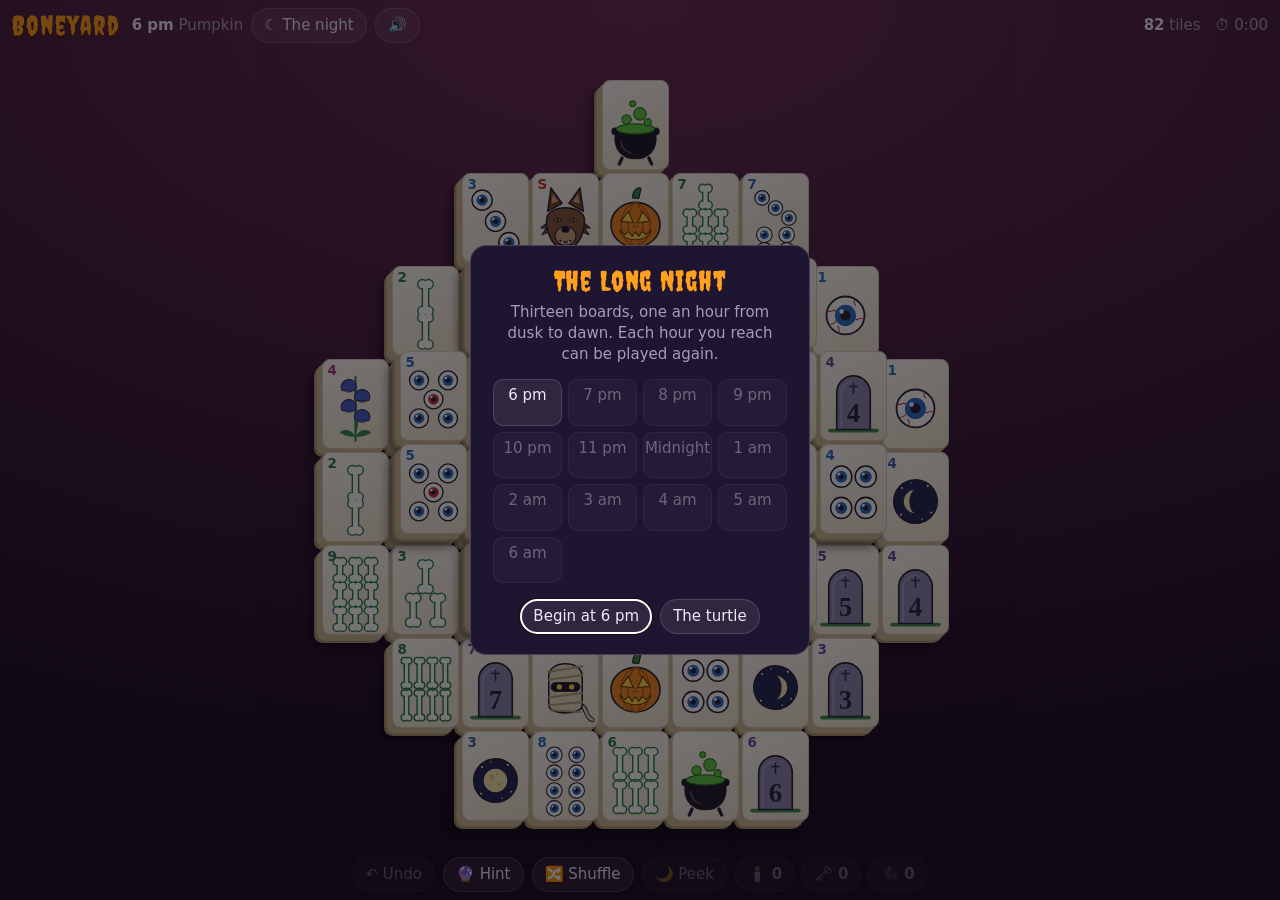
==== index.html @ d3bffa3a "Play offline, install with an icon, hint by planchette The game now plays offline once it has loaded" ====
<!doctype html>
<html lang="en">
<head>
<meta charset="utf-8">
<meta name="viewport" content="width=device-width, initial-scale=1, viewport-fit=cover">
<meta name="theme-color" content="#170f24">
<meta name="description" content="A Halloween Mah Jong solitaire: thirteen boards from dusk to dawn.">
<meta name="apple-mobile-web-app-capable" content="yes">
<meta name="apple-mobile-web-app-status-bar-style" content="black-translucent">
<title>Boneyard Mah Jong</title>
<link rel="icon" href="icons/icon.svg" type="image/svg+xml">
<link rel="apple-touch-icon" href="icons/icon-180.png">
<link rel="manifest" href="manifest.webmanifest">
<link rel="preconnect" href="https://fonts.googleapis.com">
<link rel="preconnect" href="https://fonts.gstatic.com" crossorigin>
<link rel="stylesheet" href="https://fonts.googleapis.com/css2?family=Creepster&display=swap">
<link rel="stylesheet" href="css/game.css">
</head>
<body>
  <header class="bar top">
    <h1>Boneyard</h1>
    <span id="where"></span>
    <button id="menu" type="button" title="The Long Night">☾<span class="label"> The night</span></button>
    <button id="new" type="button" title="A new deal (N)" hidden>↻<span class="label"> New deal</span></button>
    <button id="sound" type="button" title="Sound (M)">🔊</button>
    <div class="status">
      <span id="clock" hidden></span>
      <span id="souls" hidden></span>
      <span id="left"></span>
      <span id="time"></span>
    </div>
  </header>
  <main id="table"><div id="board" aria-label="The board"></div></main>
  <footer class="bar bottom">
    <button id="undo" type="button" title="Undo (U)">↶<span class="label"> Undo</span></button>
    <button id="hint" type="button" title="A hint, for 15 seconds (H)">🔮<span class="label"> Hint</span></button>
    <button id="shuffle" type="button" title="Shuffle, for 30 seconds (S)">🔀<span class="label"> Shuffle</span></button>
    <button id="moon" type="button" title="Hold to see the night side (or hold Space)">🌙<span class="label"> Peek</span></button>
    <span class="treats">
      <button id="candle" type="button" title="A candle shows you a match">🕯️ <b>0</b></button>
      <button id="key" type="button" title="A skeleton key frees one blocked tile">🗝️ <b>0</b></button>
      <button id="cat" type="button" title="A black cat shuffles for free">🐈‍⬛ <b>0</b></button>
    </span>
  </footer>
  <div id="toast" role="status" aria-live="polite"></div>
  <div id="card" hidden>
    <div class="inner" role="dialog" aria-modal="true" aria-labelledby="card-title">
      <h2 id="card-title"></h2>
      <p id="card-text"></p>
      <div class="hours" id="card-grid" hidden></div>
      <div class="actions" id="card-actions"></div>
    </div>
  </div>
  <script type="module" src="js/main.js"></script>
</body>
</html>
---- css/game.css ----
:root {
  color-scheme: dark;
  --sky-top: #2a1d40;
  --sky-low: #0e0a17;
  --text: #f0e8f8;
  --muted: #a99bbd;
  --accent: #ff9f1c;
  --ink: #2b2433;
  --paper: #fffdf6;
  font: 15px/1.4 system-ui, -apple-system, 'Segoe UI', sans-serif;
}

* {
  box-sizing: border-box;
}

html,
body {
  height: 100%;
  margin: 0;
}

body {
  display: flex;
  flex-direction: column;
  color: var(--text);
  background: radial-gradient(120% 90% at 50% 0%, var(--sky-top), var(--sky-low)) fixed;
  overflow: hidden;
  padding: env(safe-area-inset-top) env(safe-area-inset-right) env(safe-area-inset-bottom) env(safe-area-inset-left);
  -webkit-user-select: none;
  user-select: none;
  transition: background-color 1s;
}

body.night {
  --sky-top: #161438;
  --sky-low: #04030a;
}

/* ------------------------------------------------------------- the bars */

.bar {
  display: flex;
  align-items: center;
  gap: 8px;
  padding: 8px 12px;
}

.top {
  flex-wrap: wrap;
  row-gap: 4px;
}

.top h1 {
  margin: 0 4px 0 0;
  font: 400 27px/1 Creepster, fantasy, serif;
  letter-spacing: 0.04em;
  color: var(--accent);
  text-shadow: 0 2px 0 #5b1e00;
  white-space: nowrap;
}

.status {
  margin-left: auto;
  display: flex;
  gap: 14px;
  color: var(--muted);
  font-variant-numeric: tabular-nums;
  white-space: nowrap;
}

.status b {
  color: var(--text);
  font-weight: 600;
}

.bottom {
  justify-content: center;
  flex-wrap: wrap;
}

.treats {
  display: flex;
  gap: 6px;
}

button,
select {
  font: inherit;
  color: var(--text);
  background: rgba(255, 255, 255, 0.08);
  border: 1px solid rgba(255, 255, 255, 0.14);
  border-radius: 999px;
  padding: 6px 12px;
  cursor: pointer;
  touch-action: manipulation;
  white-space: nowrap;
}

select {
  appearance: none;
  padding-right: 24px;
  background-image: linear-gradient(45deg, transparent 50%, var(--muted) 50%), linear-gradient(135deg, var(--muted) 50%, transparent 50%);
  background-position: calc(100% - 13px) 55%, calc(100% - 8px) 55%;
  background-size: 5px 5px;
  background-repeat: no-repeat;
}

select option {
  background: #1e1530;
}

button:disabled {
  opacity: 0.38;
  cursor: default;
}

button:not(:disabled):hover {
  background: rgba(255, 255, 255, 0.16);
}

button.on {
  background: rgba(255, 159, 28, 0.25);
  border-color: var(--accent);
}

/* ------------------------------------------------------------ the board */

#table {
  flex: 1;
  min-height: 0;
  display: grid;
  place-items: center;
  overflow: hidden;
}

#board {
  position: relative;
  --tile-w: 48px;
  --tile-h: 64px;
  --lift: 5px;
  --gap: 2px;
}

.tile {
  --face-1: #fffaf0;
  --face-2: #efe3cb;
  --edge: #cdb991;
  --edge-deep: #a99369;
  --index-eyes: #2f6fc0;
  --index-bones: #2e7d4a;
  --index-graves: #6a4c9c;
  --index-monster: #c0392b;
  --index-flower: #a63a87;
  --index-moon: #4a5aa8;
  position: absolute;
  width: calc(var(--tile-w) - var(--gap));
  height: calc(var(--tile-h) - var(--gap));
  padding: 0;
  border: 0;
  border-radius: calc(var(--tile-w) * 0.12);
  background: linear-gradient(155deg, var(--face-1), var(--face-2));
  box-shadow:
    inset 0 0 0 1px rgba(80, 60, 30, 0.2),
    calc(var(--lift) * -0.35) calc(var(--lift) * 0.35) 0 var(--edge),
    calc(var(--lift) * -0.7) calc(var(--lift) * 0.7) 0 var(--edge),
    calc(var(--lift) * -1) var(--lift) 0 var(--edge-deep),
    calc(var(--lift) * -1.4) calc(var(--lift) * 1.6) calc(var(--lift) * 1.3) rgba(0, 0, 0, 0.5);
  cursor: pointer;
  transition: opacity 0.3s ease, transform 0.3s ease, visibility 0s;
  -webkit-tap-highlight-color: transparent;
  -webkit-touch-callout: none;
  touch-action: manipulation;
}

.tile svg {
  display: block;
  width: 100%;
  height: 100%;
  pointer-events: none;
}

.tile:focus-visible {
  outline: 3px solid #7fd3ec;
  outline-offset: 1px;
}

.tile.night {
  --ink: #ece6ff;
  --paper: #f3efff;
  --face-1: #36316c;
  --face-2: #1e1b41;
  --edge: #16132f;
  --edge-deep: #0a0918;
  --index-eyes: #9cc6ff;
  --index-bones: #93e6ad;
  --index-graves: #cdbcff;
  --index-monster: #ff978a;
  --index-flower: #f5a3dc;
  --index-moon: #b8c3ff;
}

.tile.night svg {
  filter: drop-shadow(0 0 1.6px rgba(190, 215, 255, 0.7));
}

.tile.soul svg {
  filter: drop-shadow(0 0 4px rgba(127, 211, 236, 0.9));
}

.tile.selected {
  --face-1: #fff4c6;
  --face-2: #ffd56a;
  transform: translate(1px, -2px);
}

.tile.night.selected {
  --face-1: #5a4aa0;
  --face-2: #352c78;
}

.tile.hint {
  animation: hint 0.8s ease-in-out 3;
}

@keyframes hint {
  50% {
    transform: translateY(-4px);
    filter: brightness(1.2) drop-shadow(0 0 8px #ffd54a);
  }
}

.tile.shake {
  animation: shake 0.3s;
}

@keyframes shake {
  25% {
    transform: translateX(-3px);
  }
  75% {
    transform: translateX(3px);
  }
}

.tile.flip {
  animation: flip 0.4s ease-in-out both;
}

@keyframes flip {
  50% {
    transform: scaleX(0.04);
  }
}

.tile.jiggle {
  animation: jiggle 0.45s ease-in-out;
}

@keyframes jiggle {
  30% {
    transform: rotate(-6deg) scale(0.9);
  }
  65% {
    transform: rotate(5deg) scale(1.03);
  }
}

.tile.gone {
  opacity: 0;
  transform: translateY(-18px) scale(0.8);
  visibility: hidden;
  pointer-events: none;
  transition: opacity 0.3s ease, transform 0.3s ease, visibility 0s 0.3s;
}

.tile.unlocked::after {
  content: '🗝️';
  position: absolute;
  right: -4px;
  top: -6px;
  font-size: calc(var(--tile-w) * 0.3);
}

#board.keying .tile {
  cursor: crosshair;
}

.planchette {
  position: absolute;
  left: 0;
  top: 0;
  width: calc(var(--tile-w) * 1.15);
  z-index: 100000;
  pointer-events: none;
  opacity: 0;
  filter: drop-shadow(-3px 5px 5px rgba(0, 0, 0, 0.55));
  transition: transform 0.6s cubic-bezier(0.45, 0.05, 0.2, 1), opacity 0.35s ease;
}

.planchette.on {
  opacity: 0.94;
}

.planchette svg {
  display: block;
  width: 100%;
}

/* --------------------------------------------------- messages and cards */

#toast {
  position: fixed;
  left: 50%;
  bottom: calc(env(safe-area-inset-bottom) + 64px);
  transform: translateX(-50%);
  max-width: calc(100% - 32px);
  background: rgba(20, 14, 32, 0.94);
  border: 1px solid rgba(255, 255, 255, 0.16);
  padding: 8px 14px;
  border-radius: 12px;
  opacity: 0;
  transition: opacity 0.3s;
  pointer-events: none;
  z-index: 200000;
  text-align: center;
}

#toast.show {
  opacity: 1;
}

#card {
  position: fixed;
  inset: 0;
  display: flex;
  overflow-y: auto;
  background: rgba(5, 3, 10, 0.55);
  z-index: 200001;
  padding: 16px;
}

/* Centred when there is room, and scrolled from its top when there is not. */
#card .inner {
  margin: auto;
}

#card[hidden] {
  display: none;
}

#card .inner {
  background: #1e1530;
  border: 1px solid rgba(255, 255, 255, 0.18);
  border-radius: 16px;
  padding: 20px 22px;
  text-align: center;
  max-width: 340px;
}

#card h2 {
  margin: 0 0 6px;
  font: 400 28px/1.1 Creepster, fantasy, serif;
  color: var(--accent);
  letter-spacing: 0.03em;
}

#card p {
  margin: 0 0 14px;
  color: var(--muted);
}

#card .actions {
  display: flex;
  gap: 8px;
  justify-content: center;
  flex-wrap: wrap;
}

#card .hours {
  display: grid;
  grid-template-columns: repeat(auto-fill, minmax(66px, 1fr));
  gap: 6px;
  margin: 0 0 16px;
}

#card .hours[hidden] {
  display: none;
}

#card .hours button {
  border-radius: 10px;
  padding: 6px 4px;
  display: flex;
  flex-direction: column;
  align-items: center;
  line-height: 1.25;
}

#card .hours small {
  color: var(--muted);
  font-size: 11px;
}

#where {
  color: var(--muted);
  white-space: nowrap;
}

#where b {
  color: var(--text);
  font-weight: 600;
}

@media (prefers-reduced-motion: reduce) {
  .tile,
  .planchette {
    transition: none;
  }
  .tile.hint,
  .tile.shake,
  .tile.jiggle,
  .tile.flip {
    animation: none;
  }
  .tile.hint {
    filter: brightness(1.15) drop-shadow(0 0 6px #ffd54a);
  }
}

/* --------------------------------------------------------- small screens */

@media (max-width: 620px) {
  .bar {
    padding: 6px 8px;
    gap: 6px;
  }
  .top {
    flex-wrap: wrap;
  }
  .top h1 {
    font-size: 22px;
  }
  .status {
    gap: 10px;
    font-size: 13px;
    width: 100%;
    justify-content: center;
    margin-left: 0;
    order: 3;
  }
  button,
  select {
    padding: 6px 10px;
  }
  .label {
    display: none;
  }
}

/* A phone on its side: the bars go to a column at the right, leaving all
   the height to the board. */
@media (max-height: 500px) and (orientation: landscape) {
  body {
    display: grid;
    grid-template-columns: 1fr auto;
    grid-template-rows: auto 1fr;
    grid-template-areas: 'table top' 'table bottom';
  }
  #table {
    grid-area: table;
  }
  .bar {
    width: 196px;
    padding: 8px 10px 4px 4px;
    flex-wrap: wrap;
    justify-content: center;
  }
  .top {
    grid-area: top;
  }
  .bottom {
    grid-area: bottom;
    align-content: flex-start;
  }
  .top h1 {
    font-size: 22px;
  }
  .status {
    width: 100%;
    margin: 0;
    flex-wrap: wrap;
    justify-content: center;
    gap: 4px 12px;
    font-size: 13px;
  }
  .label {
    display: none;
  }
  #toast {
    left: calc(50% - 98px);
    bottom: 12px;
  }
  #card {
    padding: 8px;
  }
  #card .inner {
    max-width: 580px;
    padding: 12px 16px;
  }
  #card h2 {
    font-size: 22px;
  }
  #card p {
    margin-bottom: 8px;
  }
}
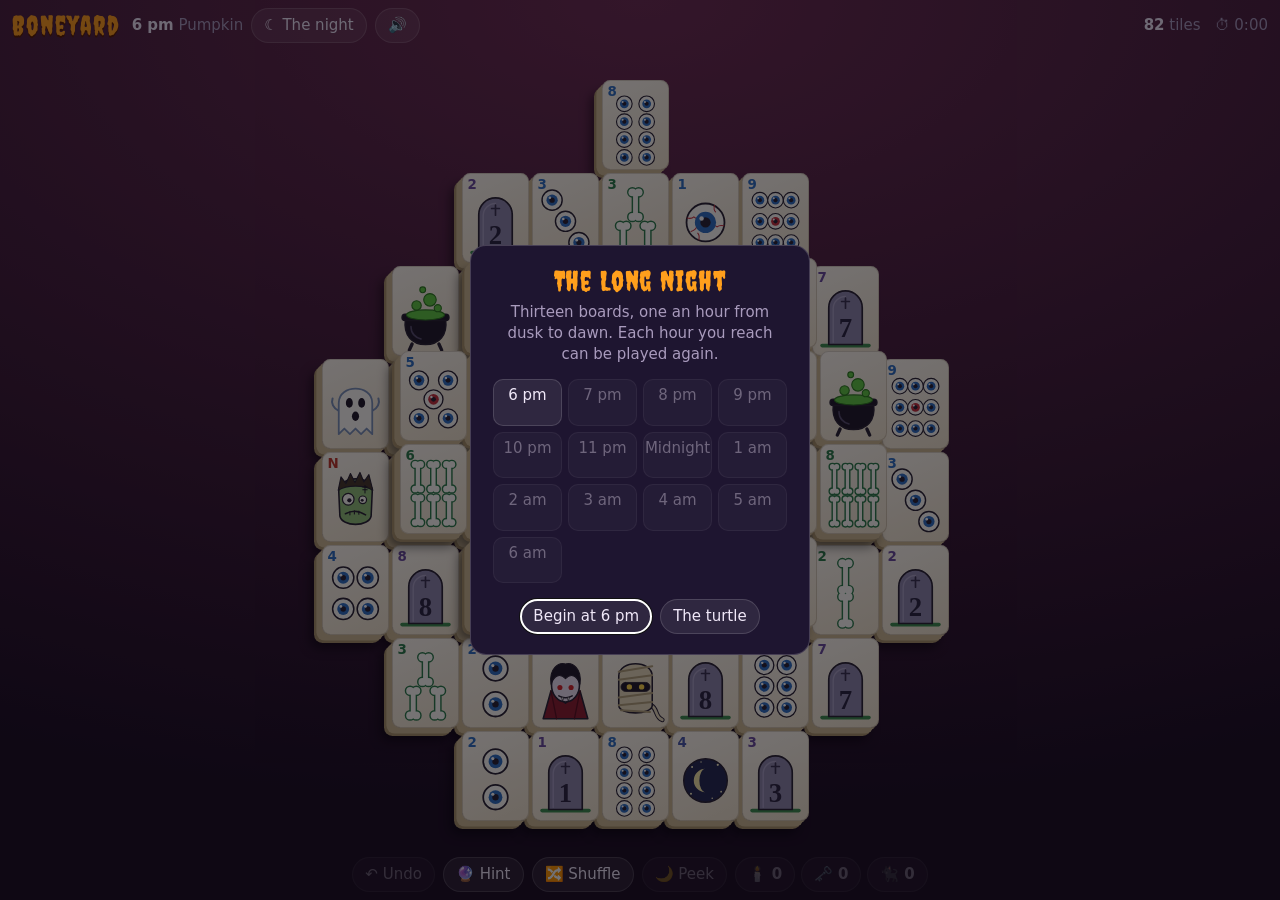
==== commit 37e8defb: "Get ready to go live on GitHub Pages The game will live at https://swilliamson24060.github.io/boneya" ====
--- a/index.html
+++ b/index.html
@@ -5,6 +5,12 @@
 <meta name="viewport" content="width=device-width, initial-scale=1, viewport-fit=cover">
 <meta name="theme-color" content="#170f24">
 <meta name="description" content="A Halloween Mah Jong solitaire: thirteen boards from dusk to dawn.">
+<meta property="og:title" content="Boneyard Mah Jong">
+<meta property="og:description" content="A Halloween Mah Jong solitaire: thirteen boards from dusk to dawn, and at midnight every tile turns over.">
+<meta property="og:image" content="https://swilliamson24060.github.io/boneyard-mahjong/icons/icon-512.png">
+<meta property="og:url" content="https://swilliamson24060.github.io/boneyard-mahjong/">
+<meta property="og:type" content="website">
+<meta name="twitter:card" content="summary">
 <meta name="apple-mobile-web-app-capable" content="yes">
 <meta name="apple-mobile-web-app-status-bar-style" content="black-translucent">
 <title>Boneyard Mah Jong</title>
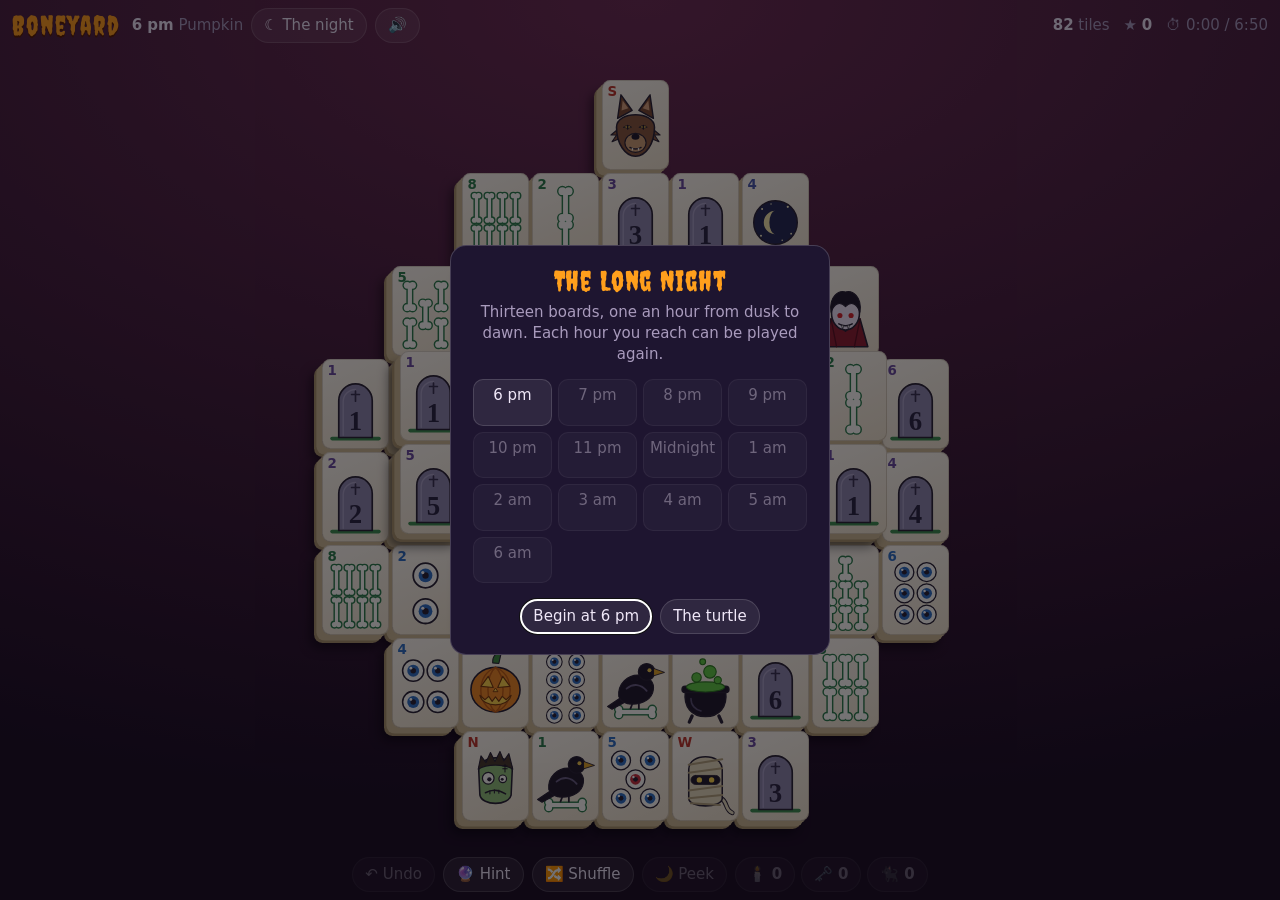
==== commit d3babb32: "Keep score Each board is now scored: 10 points a pair, 250 for clearing it, and 2 for every second u" ====
--- a/index.html
+++ b/index.html
@@ -33,6 +33,7 @@
       <span id="clock" hidden></span>
       <span id="souls" hidden></span>
       <span id="left"></span>
+      <span id="score" title="Score"></span>
       <span id="time"></span>
     </div>
   </header>
@@ -53,6 +54,7 @@
     <div class="inner" role="dialog" aria-modal="true" aria-labelledby="card-title">
       <h2 id="card-title"></h2>
       <p id="card-text"></p>
+      <table class="score" id="card-score" hidden></table>
       <div class="hours" id="card-grid" hidden></div>
       <div class="actions" id="card-actions"></div>
     </div>
--- a/css/game.css
+++ b/css/game.css
@@ -286,6 +286,36 @@
   cursor: crosshair;
 }
 
+.float {
+  position: absolute;
+  z-index: 100001;
+  transform: translate(-50%, -50%);
+  font: 700 max(13px, calc(var(--tile-w) * 0.4)) / 1 system-ui, -apple-system, sans-serif;
+  color: #ffd54a;
+  text-shadow: 0 2px 4px rgba(0, 0, 0, 0.75);
+  white-space: nowrap;
+  pointer-events: none;
+  animation: rise 1.2s ease-out forwards;
+}
+
+.float.cost {
+  color: #ff9a8f;
+}
+
+@keyframes rise {
+  from {
+    opacity: 0;
+    transform: translate(-50%, -30%);
+  }
+  15% {
+    opacity: 1;
+  }
+  to {
+    opacity: 0;
+    transform: translate(-50%, -170%);
+  }
+}
+
 .planchette {
   position: absolute;
   left: 0;
@@ -355,7 +385,7 @@
   border-radius: 16px;
   padding: 20px 22px;
   text-align: center;
-  max-width: 340px;
+  max-width: 380px;
 }
 
 #card h2 {
@@ -377,6 +407,38 @@
   flex-wrap: wrap;
 }
 
+#card .score {
+  margin: 0 auto 14px;
+  border-collapse: collapse;
+  font-variant-numeric: tabular-nums;
+}
+
+#card .score[hidden] {
+  display: none;
+}
+
+#card .score td {
+  padding: 2px 6px;
+  text-align: left;
+  color: var(--muted);
+}
+
+#card .score td + td {
+  white-space: nowrap;
+}
+
+#card .score td:last-child {
+  text-align: right;
+  color: var(--text);
+}
+
+#card .score tr.total td {
+  border-top: 1px solid rgba(255, 255, 255, 0.2);
+  padding-top: 6px;
+  font-weight: 700;
+  color: var(--accent);
+}
+
 #card .hours {
   display: grid;
   grid-template-columns: repeat(auto-fill, minmax(66px, 1fr));
@@ -425,6 +487,18 @@
   }
   .tile.hint {
     filter: brightness(1.15) drop-shadow(0 0 6px #ffd54a);
+  }
+  .float {
+    animation: fade 1.2s ease-out forwards;
+  }
+}
+
+@keyframes fade {
+  60% {
+    opacity: 1;
+  }
+  to {
+    opacity: 0;
   }
 }
 
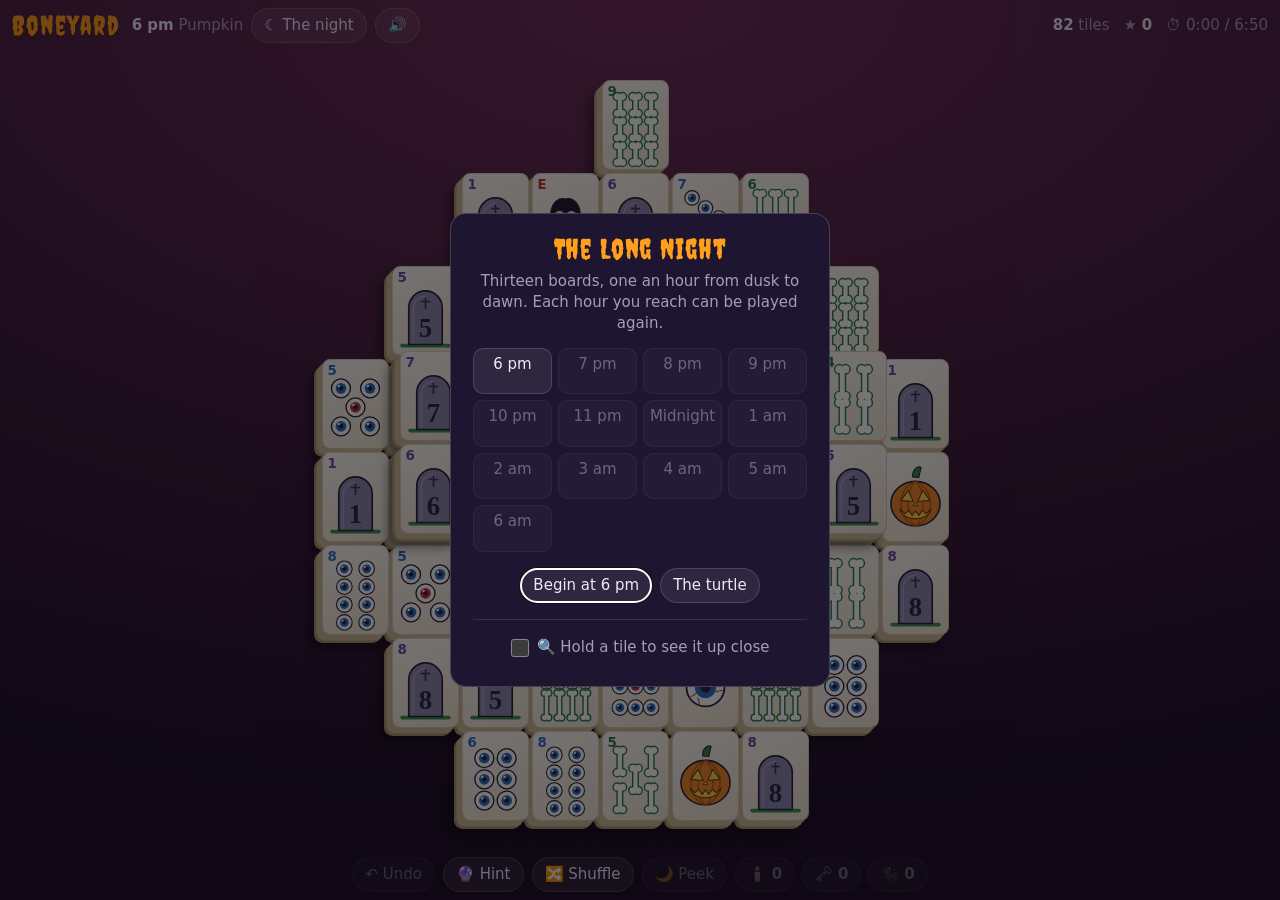
==== commit a01a5cc0: "Hold a tile to see it up close On a phone the tiles are small, and some are hard to tell apart with " ====
--- a/index.html
+++ b/index.html
@@ -57,6 +57,9 @@
       <table class="score" id="card-score" hidden></table>
       <div class="hours" id="card-grid" hidden></div>
       <div class="actions" id="card-actions"></div>
+      <div class="options" id="card-options" hidden>
+        <label><input type="checkbox" id="magnify"> 🔍 Hold a tile to see it up close</label>
+      </div>
     </div>
   </div>
   <script type="module" src="js/main.js"></script>
--- a/css/game.css
+++ b/css/game.css
@@ -286,6 +286,62 @@
   cursor: crosshair;
 }
 
+/* With the magnifier, a finger held on a tile may slide on to others: the
+   page does not pan under it, though two fingers still zoom it. */
+#board.magnifying .tile {
+  touch-action: pinch-zoom;
+}
+
+/* A held tile up close, and after an arrow the side it will turn to. Its
+   tiles are drawn as the board's are, at the size the magnifier sets. */
+.magnifier {
+  --gap: 0px;
+  position: fixed;
+  left: 0;
+  top: 0;
+  z-index: 150000;
+  width: max-content;
+  display: flex;
+  align-items: center;
+  gap: 10px;
+  padding: 12px 14px calc(var(--lift) + 14px) calc(var(--lift) + 14px);
+  background: rgba(20, 14, 32, 0.94);
+  border: 1px solid rgba(255, 255, 255, 0.2);
+  border-radius: 16px;
+  box-shadow: 0 10px 30px rgba(0, 0, 0, 0.6);
+  transform-origin: 0 0;
+  pointer-events: none;
+  opacity: 0;
+  transition: opacity 0.12s ease;
+}
+
+.magnifier.on {
+  opacity: 1;
+}
+
+.magnifier.stacked {
+  flex-direction: column;
+}
+
+.magnifier .tile {
+  position: relative;
+  flex: none;
+}
+
+.magnifier .arrow {
+  color: var(--muted);
+  font-size: 22px;
+  line-height: 1;
+}
+
+.magnifier .arrow::before {
+  content: '→';
+}
+
+.magnifier.stacked .arrow::before {
+  content: '↓';
+}
+
 .float {
   position: absolute;
   z-index: 100001;
@@ -464,6 +520,28 @@
   font-size: 11px;
 }
 
+#card .options {
+  margin-top: 16px;
+  padding-top: 10px;
+  border-top: 1px solid rgba(255, 255, 255, 0.12);
+}
+
+#card .options label {
+  display: inline-flex;
+  align-items: center;
+  gap: 8px;
+  min-height: 36px;
+  color: var(--muted);
+  cursor: pointer;
+}
+
+#card .options input {
+  width: 18px;
+  height: 18px;
+  margin: 0;
+  accent-color: var(--accent);
+}
+
 #where {
   color: var(--muted);
   white-space: nowrap;
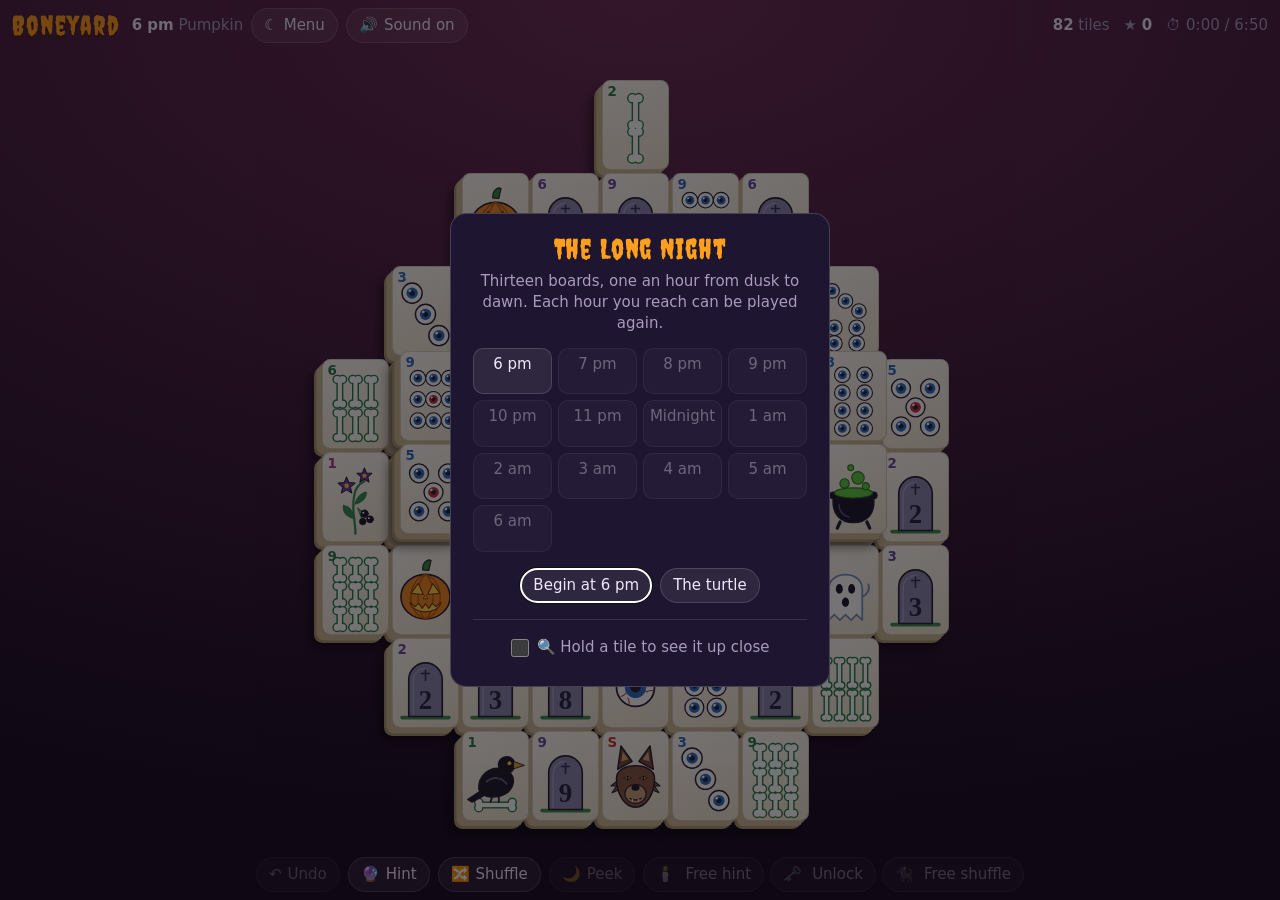
==== commit e397bcde: "Put a word on every button On a phone the buttons were bare icons, small and hard to read: the speak" ====
--- a/index.html
+++ b/index.html
@@ -26,9 +26,11 @@
   <header class="bar top">
     <h1>Boneyard</h1>
     <span id="where"></span>
-    <button id="menu" type="button" title="The Long Night">☾<span class="label"> The night</span></button>
-    <button id="new" type="button" title="A new deal (N)" hidden>↻<span class="label"> New deal</span></button>
-    <button id="sound" type="button" title="Sound (M)">🔊</button>
+    <span class="controls">
+      <button id="menu" type="button" title="The Long Night: every hour, and options"><span class="icon">☾</span><span class="label">Menu</span></button>
+      <button id="new" type="button" title="A new deal (N)" hidden><span class="icon">↻</span><span class="label">New deal</span></button>
+      <button id="sound" type="button" title="Sound (M)"><span class="icon">🔊</span><span class="label">Sound on</span></button>
+    </span>
     <div class="status">
       <span id="clock" hidden></span>
       <span id="souls" hidden></span>
@@ -39,14 +41,14 @@
   </header>
   <main id="table"><div id="board" aria-label="The board"></div></main>
   <footer class="bar bottom">
-    <button id="undo" type="button" title="Undo (U)">↶<span class="label"> Undo</span></button>
-    <button id="hint" type="button" title="A hint, for 15 seconds (H)">🔮<span class="label"> Hint</span></button>
-    <button id="shuffle" type="button" title="Shuffle, for 30 seconds (S)">🔀<span class="label"> Shuffle</span></button>
-    <button id="moon" type="button" title="Hold to see the night side (or hold Space)">🌙<span class="label"> Peek</span></button>
+    <button id="undo" type="button" title="Undo (U)"><span class="icon">↶</span><span class="label">Undo</span></button>
+    <button id="hint" type="button"><span class="icon">🔮</span><span class="label">Hint</span></button>
+    <button id="shuffle" type="button"><span class="icon">🔀</span><span class="label">Shuffle</span></button>
+    <button id="moon" type="button" title="Hold to see the night side (or hold Space)"><span class="icon">🌙</span><span class="label">Peek</span></button>
     <span class="treats">
-      <button id="candle" type="button" title="A candle shows you a match">🕯️ <b>0</b></button>
-      <button id="key" type="button" title="A skeleton key frees one blocked tile">🗝️ <b>0</b></button>
-      <button id="cat" type="button" title="A black cat shuffles for free">🐈‍⬛ <b>0</b></button>
+      <button id="candle" type="button" title="A candle shows you a match, for free"><span class="icon">🕯️<b class="count">0</b></span><span class="label">Free hint</span></button>
+      <button id="key" type="button" title="A skeleton key frees one blocked tile"><span class="icon">🗝️<b class="count">0</b></span><span class="label">Unlock</span></button>
+      <button id="cat" type="button" title="A black cat shuffles the tiles for free"><span class="icon">🐈‍⬛<b class="count">0</b></span><span class="label">Free shuffle</span></button>
     </span>
   </footer>
   <div id="toast" role="status" aria-live="polite"></div>
--- a/css/game.css
+++ b/css/game.css
@@ -82,6 +82,56 @@
 .treats {
   display: flex;
   gap: 6px;
+}
+
+.controls {
+  display: flex;
+  gap: 8px;
+}
+
+/* A button in the bars: its icon and a word, beside the icon here and under
+   it on phones. A treat's count sits on its icon while there is one. */
+.bar button {
+  display: inline-flex;
+  align-items: center;
+  justify-content: center;
+  gap: 6px;
+}
+
+.bar button[hidden] {
+  display: none;
+}
+
+.treats button {
+  gap: 10px;
+}
+
+.bar .icon {
+  position: relative;
+  line-height: 1;
+}
+
+.bar .count {
+  position: absolute;
+  top: -8px;
+  right: -11px;
+  min-width: 16px;
+  height: 16px;
+  padding: 0 4px;
+  border-radius: 8px;
+  background: var(--accent);
+  color: #2a1400;
+  font: 700 11px/16px system-ui, -apple-system, sans-serif;
+  text-align: center;
+}
+
+/* A treat there is none of: dimmed, though a tap still says what it does. */
+.bar button.none {
+  opacity: 0.45;
+}
+
+.bar button.none .count {
+  display: none;
 }
 
 button,
@@ -115,8 +165,12 @@
   cursor: default;
 }
 
-button:not(:disabled):hover {
-  background: rgba(255, 255, 255, 0.16);
+/* Only where there is a pointer to hover: a phone would keep the last button
+   tapped lit. */
+@media (hover: hover) {
+  button:not(:disabled):hover {
+    background: rgba(255, 255, 255, 0.16);
+  }
 }
 
 button.on {
@@ -582,31 +636,80 @@
 
 /* --------------------------------------------------------- small screens */
 
+/* Phones, and tablets standing up: each button in the bars is an icon over a
+   word, as in a phone's own apps, and without an outline, so that the seven
+   at the foot fit across a small phone. */
+@media (max-width: 820px), (max-height: 500px) and (orientation: landscape) {
+  .controls,
+  .bottom.bar,
+  .bottom .treats {
+    gap: 2px;
+  }
+  .bottom.bar {
+    padding-top: 4px;
+    padding-bottom: 4px;
+  }
+  .bar button {
+    flex-direction: column;
+    gap: 2px;
+    min-width: 40px;
+    padding: 4px 3px 3px;
+    border-color: transparent;
+    border-radius: 12px;
+    background: none;
+  }
+  .bar .icon {
+    font-size: 21px;
+  }
+  .bar .label {
+    font-size: clamp(9.5px, 2.9vw, 11px);
+    font-weight: 500;
+  }
+  .bar button.on {
+    background: rgba(255, 159, 28, 0.25);
+    border-color: var(--accent);
+  }
+}
+
 @media (max-width: 620px) {
   .bar {
     padding: 6px 8px;
     gap: 6px;
   }
+  /* The game's name over the board's, the buttons beside them, and the
+     score and the clock below. */
   .top {
-    flex-wrap: wrap;
+    display: grid;
+    grid-template-columns: minmax(0, 1fr) auto;
+    grid-template-areas: 'title controls' 'where controls' 'status status';
+    column-gap: 8px;
+    row-gap: 0;
   }
   .top h1 {
+    grid-area: title;
+    align-self: end;
     font-size: 22px;
   }
+  #where {
+    grid-area: where;
+    align-self: start;
+    overflow: hidden;
+    text-overflow: ellipsis;
+    font-size: 13px;
+  }
+  .controls {
+    grid-area: controls;
+  }
   .status {
+    grid-area: status;
     gap: 10px;
     font-size: 13px;
-    width: 100%;
     justify-content: center;
-    margin-left: 0;
-    order: 3;
+    margin: 2px 0 0;
   }
   button,
   select {
     padding: 6px 10px;
-  }
-  .label {
-    display: none;
   }
 }
 
@@ -630,6 +733,7 @@
   }
   .top {
     grid-area: top;
+    display: flex;
   }
   .bottom {
     grid-area: bottom;
@@ -646,9 +750,6 @@
     gap: 4px 12px;
     font-size: 13px;
   }
-  .label {
-    display: none;
-  }
   #toast {
     left: calc(50% - 98px);
     bottom: 12px;
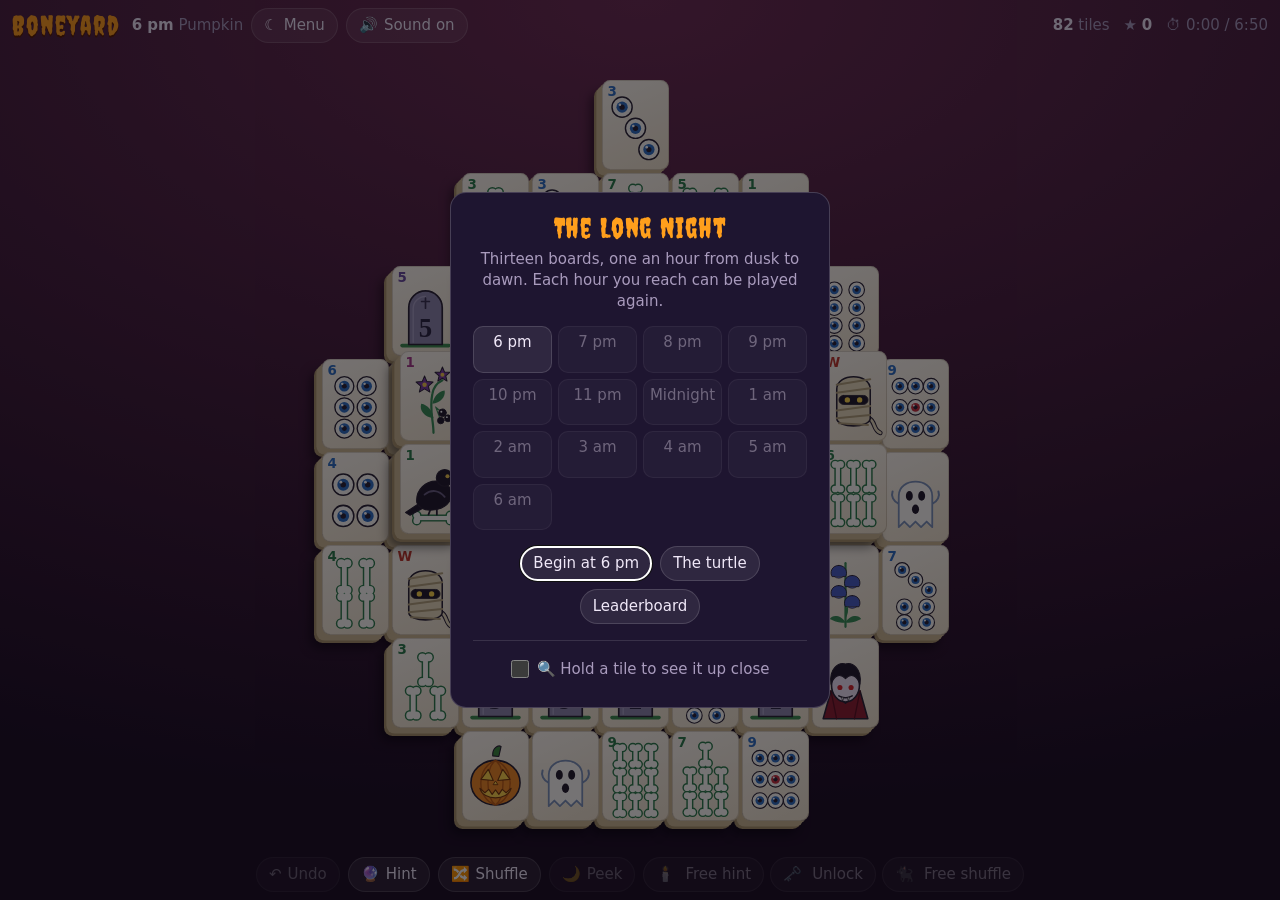
==== commit f5cd81dc: "Keep a leaderboard in Firebase A leaderboard for the Long Night: a board for each hour, listing each" ====
--- a/index.html
+++ b/index.html
@@ -56,8 +56,10 @@
     <div class="inner" role="dialog" aria-modal="true" aria-labelledby="card-title">
       <h2 id="card-title"></h2>
       <p id="card-text"></p>
+      <input id="card-input" type="text" maxlength="16" autocomplete="nickname" autocapitalize="words" spellcheck="false" enterkeyhint="done" aria-label="Your name" hidden>
       <table class="score" id="card-score" hidden></table>
       <div class="hours" id="card-grid" hidden></div>
+      <table class="ranks" id="card-ranks" hidden></table>
       <div class="actions" id="card-actions"></div>
       <div class="options" id="card-options" hidden>
         <label><input type="checkbox" id="magnify"> 🔍 Hold a tile to see it up close</label>
--- a/css/game.css
+++ b/css/game.css
@@ -498,6 +498,12 @@
   max-width: 380px;
 }
 
+/* A card with a grid of buttons, the night's or the leaderboard's, at its
+   full width, so that the grid has the same columns on both. */
+#card .inner:has(.hours:not([hidden])) {
+  width: 100%;
+}
+
 #card h2 {
   margin: 0 0 6px;
   font: 400 28px/1.1 Creepster, fantasy, serif;
@@ -572,6 +578,69 @@
 #card .hours small {
   color: var(--muted);
   font-size: 11px;
+}
+
+/* A name for the leaderboard: 16px, so that a phone does not zoom in on it. */
+#card input {
+  display: block;
+  width: 100%;
+  margin: 0 0 14px;
+  padding: 10px 12px;
+  font: 16px/1.2 system-ui, -apple-system, 'Segoe UI', sans-serif;
+  color: var(--text);
+  text-align: center;
+  background: rgba(255, 255, 255, 0.08);
+  border: 1px solid rgba(255, 255, 255, 0.24);
+  border-radius: 10px;
+  -webkit-user-select: text;
+  user-select: text;
+}
+
+#card input[hidden] {
+  display: none;
+}
+
+#card input:focus {
+  outline: 2px solid var(--accent);
+  outline-offset: 1px;
+}
+
+/* The leaderboard's places: the player's own in the accent colour. */
+#card .ranks {
+  margin: 0 auto 16px;
+  min-width: 240px;
+  border-collapse: collapse;
+  font-variant-numeric: tabular-nums;
+}
+
+#card .ranks[hidden] {
+  display: none;
+}
+
+#card .ranks td {
+  height: 1.6em;
+  padding: 0 8px;
+  text-align: left;
+  white-space: nowrap;
+}
+
+#card .ranks td:first-child {
+  color: var(--muted);
+  text-align: right;
+}
+
+#card .ranks td:last-child {
+  text-align: right;
+}
+
+#card .ranks td[colspan] {
+  color: var(--muted);
+  text-align: center;
+}
+
+#card .ranks tr.me td {
+  color: var(--accent);
+  font-weight: 700;
 }
 
 #card .options {
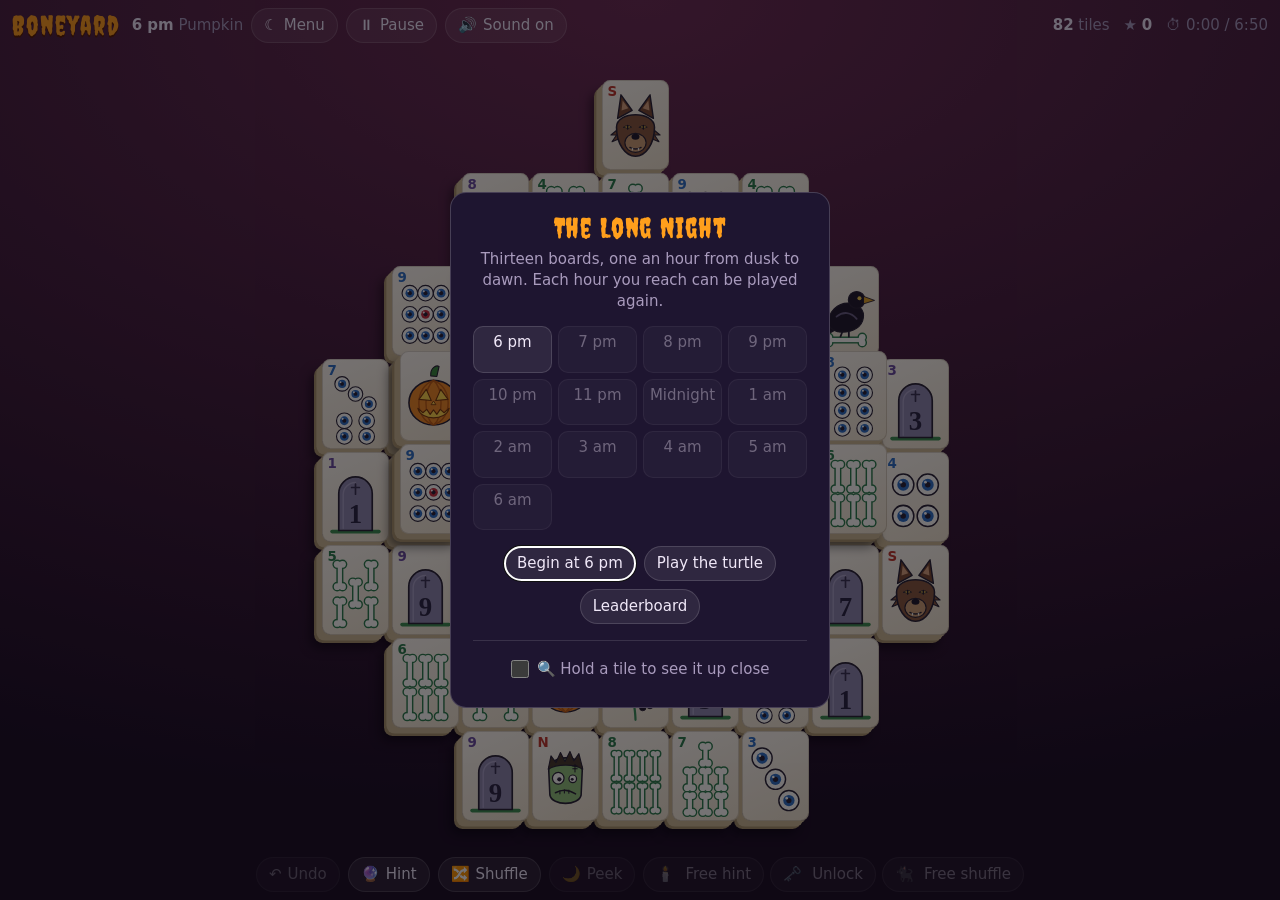
==== commit f5b19350: "Pause, with the board hidden A Pause button beside the menu, and the P key, stop the clock and hide " ====
--- a/index.html
+++ b/index.html
@@ -28,6 +28,7 @@
     <span id="where"></span>
     <span class="controls">
       <button id="menu" type="button" title="The Long Night: every hour, and options"><span class="icon">☾</span><span class="label">Menu</span></button>
+      <button id="pause" type="button" title="Pause: the clock stops and the board is hidden (P)"><span class="icon">⏸︎</span><span class="label">Pause</span></button>
       <button id="new" type="button" title="A new deal (N)" hidden><span class="icon">↻</span><span class="label">New deal</span></button>
       <button id="sound" type="button" title="Sound (M)"><span class="icon">🔊</span><span class="label">Sound on</span></button>
     </span>
--- a/css/game.css
+++ b/css/game.css
@@ -186,6 +186,12 @@
   display: grid;
   place-items: center;
   overflow: hidden;
+}
+
+/* While the clock is stopped on a board not yet cleared: paused, or a card
+   up, the board is hidden, so that it cannot be studied for nothing. */
+body.covered #board {
+  visibility: hidden;
 }
 
 #board {
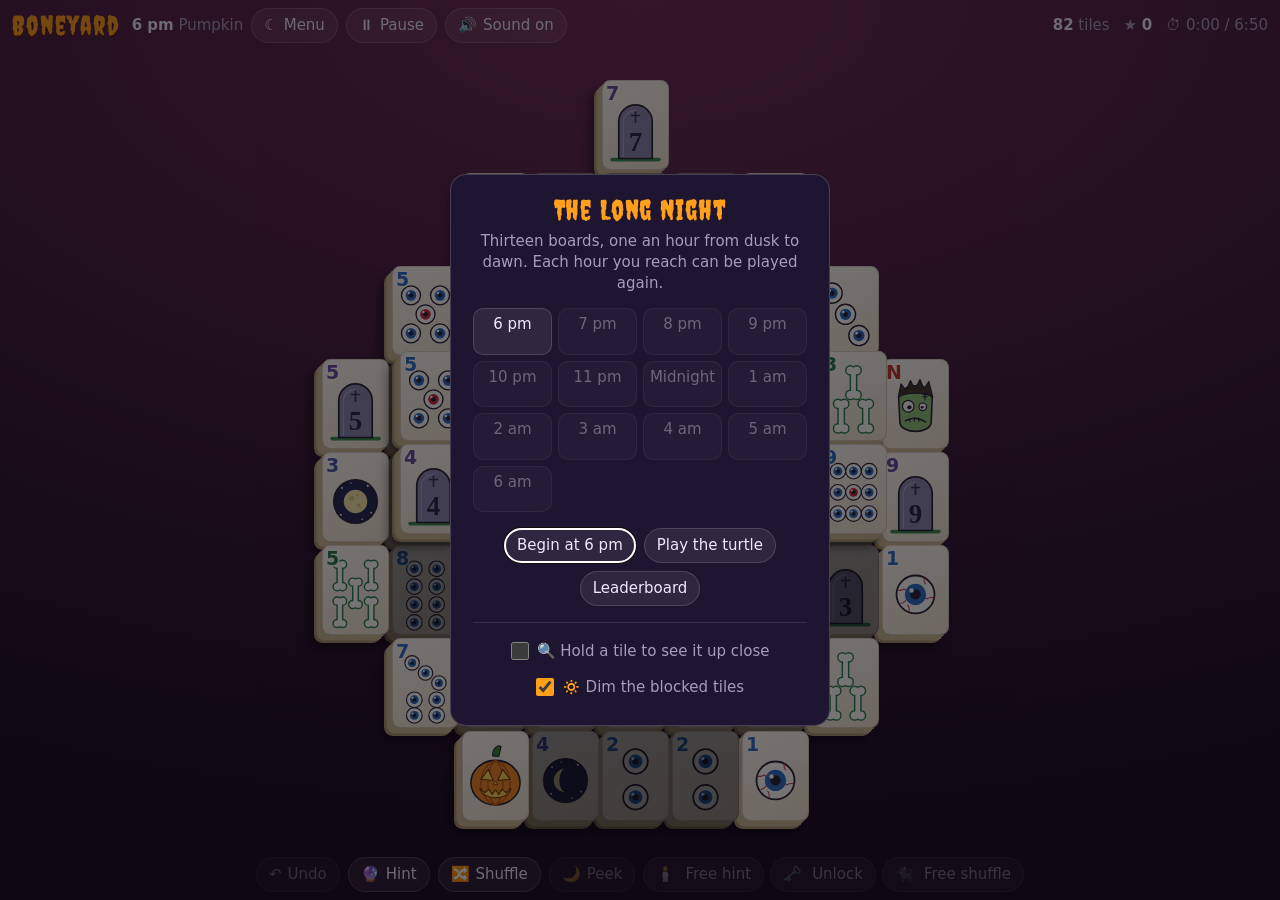
==== commit 7acd9334: "Dim the blocked tiles, and make the corner numbers big In itch.io's frame on a computer, as on a pho" ====
--- a/index.html
+++ b/index.html
@@ -64,6 +64,7 @@
       <div class="actions" id="card-actions"></div>
       <div class="options" id="card-options" hidden>
         <label><input type="checkbox" id="magnify"> 🔍 Hold a tile to see it up close</label>
+        <label><input type="checkbox" id="dim"> 🔅 Dim the blocked tiles</label>
       </div>
     </div>
   </div>
--- a/css/game.css
+++ b/css/game.css
@@ -227,7 +227,7 @@
     calc(var(--lift) * -1) var(--lift) 0 var(--edge-deep),
     calc(var(--lift) * -1.4) calc(var(--lift) * 1.6) calc(var(--lift) * 1.3) rgba(0, 0, 0, 0.5);
   cursor: pointer;
-  transition: opacity 0.3s ease, transform 0.3s ease, visibility 0s;
+  transition: opacity 0.3s ease, transform 0.3s ease, filter 0.3s ease, visibility 0s;
   -webkit-tap-highlight-color: transparent;
   -webkit-touch-callout: none;
   touch-action: manipulation;
@@ -344,6 +344,13 @@
 
 #board.keying .tile {
   cursor: crosshair;
+}
+
+/* Tiles that can't be taken yet, dimmed, so that only the free ones need
+   looking over: unless the player has switched it off, and except while
+   the skeleton key is choosing among the blocked ones. */
+#board.dimming:not(.keying) .tile.blocked {
+  filter: brightness(0.58);
 }
 
 /* With the magnifier, a finger held on a tile may slide on to others: the
@@ -650,9 +657,16 @@
 }
 
 #card .options {
+  display: flex;
+  flex-direction: column;
+  align-items: center;
   margin-top: 16px;
   padding-top: 10px;
   border-top: 1px solid rgba(255, 255, 255, 0.12);
+}
+
+#card .options[hidden] {
+  display: none;
 }
 
 #card .options label {
